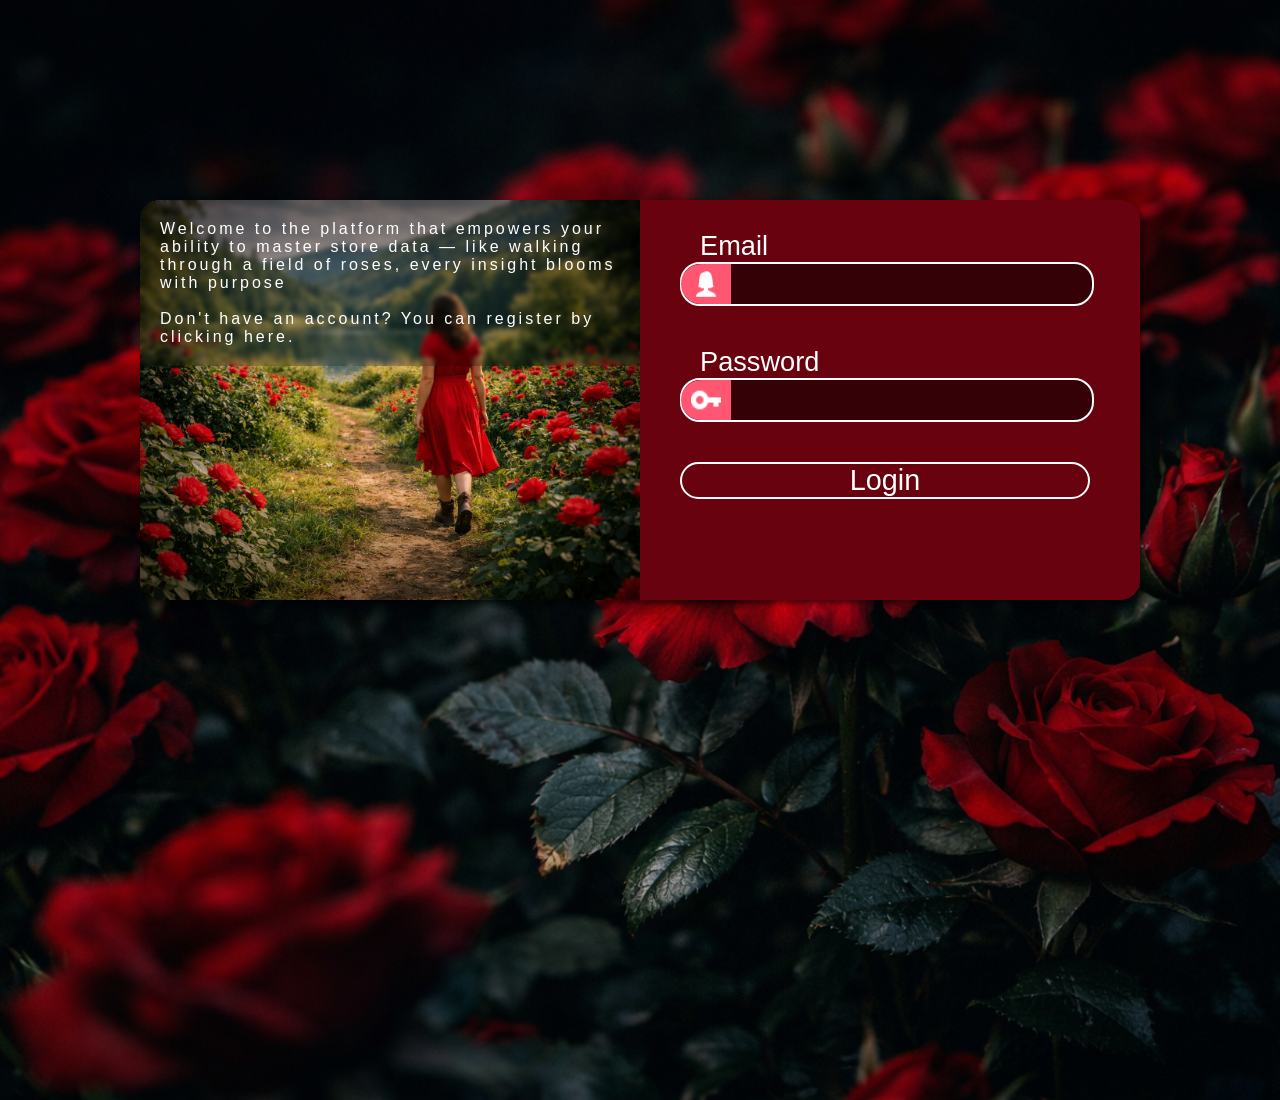
==== src/frontend/choices/index.html @ 82a77aba "Front end after login and cookies are working" ====
<!DOCTYPE html>
<html lang="en">
<head>
    <meta charset="UTF-8">
    <meta name="viewport" content="width=device-width, initial-scale=1.0">
    <link href = "style.css" rel = "stylesheet">
    <link href = "../general/style.css" rel = "stylesheet">
    <link href = "../general/header.css" rel = "stylesheet">
    <title>Choices SF64</title>
</head>
<body>
    <header>
        <div id = "logo-space">
            <div id = "logo">
            </div>
            <div id = "title">
                <h1>STORE FLOW 64</h1>
            </div>
        </div>
        <div id = "access-contact">
            <div id = "github" onclick = "go_to('https://github.com/ErickDevPereira/Store-Flow-64')">
                <div id = "github-simbol">
                </div>
                <p>source code</p>
            </div>
            <div id = "ld"  onclick = "go_to('https://www.linkedin.com/in/erick-dev-pereira/')">
                <div id = "ld-simbol">
                </div>
                <p>my Linkedin</p>
            </div>
    </header>
    <main>
        <div id = "btf-img">
            <div id = "presentation">
                <h1>Let the data drive your business</h1>
            </div>
        </div>
        <section id = "stores-place">
            <div class = "store" id = "adder">
                <h2>add a new store</h2>
                <div id = "shop-img"></div>
            </div>
        </section>
    </main>
    <script src = "start_script.js" type = "module"></script>
    <script src = "../general/utils.js"></script>
</body>
</html>
---- src/frontend/choices/style.css ----
div#btf-img {
    position: relative;
    width: 100%;
    height: 200px;
    background-position: bottom;
    background-repeat: no-repeat;
    background-size: cover;
    background-image: url("../imgs/top-background.png");
}

div#presentation {
    position: absolute;
    width: 100%;
    background-color: #ff656541;
    backdrop-filter: blur(5px);
    padding: 10px;
    bottom: 0px;
}

div#presentation h1 {
    color: white;
    letter-spacing: 2px;
    text-align: center;
    text-shadow: 0px 0px 4px white;
}

.pattern-background {
    background-color: rgb(150, 150, 150);
}

section {
    margin: auto;
}

section#stores-place {
    margin-top: 20px;
    width: 90%;
    min-height: 80vh;
    display: grid;
    grid-template-columns: 1fr 1fr 1fr 1fr 1fr;
    gap: 20px;
}

.store {
    width: 300px;
    height: 300px;
    background-image: linear-gradient(45deg, #c72727, var(--red_col));
    border-radius: 10px;
    box-shadow: 2px 2px 5px rgba(0, 0, 0, 0.219);
    cursor: pointer;
    transition: transform 1.0s, background-image 1.0s, width 1.0s, height 1.0s;
}

.store:hover {
    width: 250px;
    height: 250px;
    transform: translateX(30px) translateY(30px);
    background-image: linear-gradient(45deg, var(--red_col), #c72727);
}

#adder #shop-img {
    position: absolute;
    background-image: url("../imgs/shopping-cart.png");
    background-position: center;
    width:150px;
    height: 150px;
    background-size: 100% 100%;
    top: 50%;
    left: 50%;
    transform: translateX(-50%) translateY(-40%);

}

#adder h2 {
    text-align: center;
    padding: 20px;
}

#adder {
    position: relative;
    background-image: linear-gradient(45deg, #31ff9f, rgb(0, 206, 0));
}

#adder:hover {
    width: 250px;
    height: 250px;
    transform: translateX(30px) translateY(30px);
    background-image: linear-gradient(45deg,  rgb(0, 206, 0), #31ff9f);
}

@media (max-width: 1700px) {
    section#stores-place {
    grid-template-columns: 1fr 1fr 1fr 1fr;
    }
}

@media (max-width: 1420px) {
    section#stores-place {
    grid-template-columns: 1fr 1fr 1fr;
    }
}

@media (max-width: 1100px) {
    section#stores-place {
    grid-template-columns: 1fr 1fr;
    }
    
}

@media (max-width: 720px) {

    div#presentation h1 {
        font-size: 1.5em;
    }

    section#stores-place {
        width: 100%;
        grid-template-columns: 1fr;
    }

    .store {
        width: 80%;
        margin: auto;
    }

    .store:hover {
        width: 70%;
        height: 250px;
        transform: translateX(0px) translateY(0px);
    }

    #adder {
        width: 80%;
        margin: auto;
    }

    #adder:hover {
        width: 70%;
        transform: translateX(0px) translateY(0px);
        background-image: linear-gradient(45deg,  rgb(0, 206, 0), #31ff9f);
    }

}
---- src/frontend/general/style.css ----
:root {
    --dark_col: #030303;
    --dark_red_col: #68020F;
    --red_col: #ff5672;
    --light_color: #F8F8F8;
    --half_transparent_col: rgba(0, 0, 0, 0.5);
}

div#fading-msg {
    background-color: rgb(136,231,136);
    margin-top: 20px;
    margin-bottom: 20px;
    border-color: rgb(74, 187, 74);
} /*The fading-msg id will be present in multiple .html files and they share the same visual affects for this box*/

div#fading-msg p {
    color: rgb(0, 83, 0);
}

body {
    width: 100vw;
    height: 100vh;
}

* {
    margin: 0px;
    padding: 0px;
    font-family: "Work Sans", sans-serif;
    font-weight: 400;
}

.but_col_effect {
    border-radius: 20px 20px 20px 20px;
    transition: background-color 1.0s;
    font-size: 1.8em;
    color: white;
    background-color: var(--dark_red_col);
    border-style: solid;
    border-color: white;
    border-width: 2px;
}

.but_col_effect:hover {
    cursor: pointer;
    background-color: var(--red_col);
    border-color: var(--red_col);
    box-shadow: 2px 2px 5px rgba(0, 0, 0, 0.5);
}

a.simple-anchor {
    text-decoration: none;
    color:white;
}
---- src/frontend/general/header.css ----
main {
    width: 100%;
    margin-top: 80px;
}

header {
    z-index: 9999;
    position: fixed;
    top: 0px;
    display: flex;
    flex-direction: row;
    justify-content: space-between;
    align-items: center;
    height: 90px;
    width: 100%;
    background-color: #F8F8F8;
}

div#logo-space {
    height: 100%;
    display: flex;
    flex-direction: row;
    justify-content: space-evenly;
    align-items: center;
    width: 370px;
    margin-left: 100px;
    letter-spacing: 2px;
}

div#logo {
    background-image: url("../imgs/cube.png");
    background-position: center;
    background-size: 100% 100%;
    width: 65px;
    height: 65px;
}

div#access-contact {
    display:flex;
    margin-right: 100px;
    width: 200px;
    flex-direction: column;
    justify-content: space-evenly;
    height: 80px;
}

div#access-contact p {
    transform: translateX(4px) translateY(2px);
    font-size: 1.2em;
    letter-spacing: 2px;
}

div#access-contact > div {
    display: flex;
    flex-direction: row;
    cursor: pointer;
}

div#github-simbol {
    background-image: url("../imgs/github.png");
    background-position: center;
    background-size: 100% 100%;
    width: 30px;
    height: 30px;
}

div#ld-simbol {
    background-image: url("../imgs/ld.png");
    background-position: center;
    background-size: 100% 100%;
    width: 30px;
    height: 30px;
}

@media (max-width: 780px) {
    header {
        position: static;
        top: 0px;
        display: block;
        height: 60px;
        width: 100%;
        background-color: #F8F8F8;
    }

    div#logo-space {
        height: 100%;
        display: flex;
        flex-direction: row;
        justify-content: space-between;
        align-items: center;
        width: 300px;
        margin: auto;
    }

    div#logo-space h1 {
        font-size: 1.7em;
    }

    div#logo {
        background-image: url("../imgs/cube.png");
        background-position: center;
        background-size: 100% 100%;
        width: 45px;
        height: 45px;
    }

    div#access-contact {
        display:none;
    }

    main {
        margin-top: 0px;
    }
}
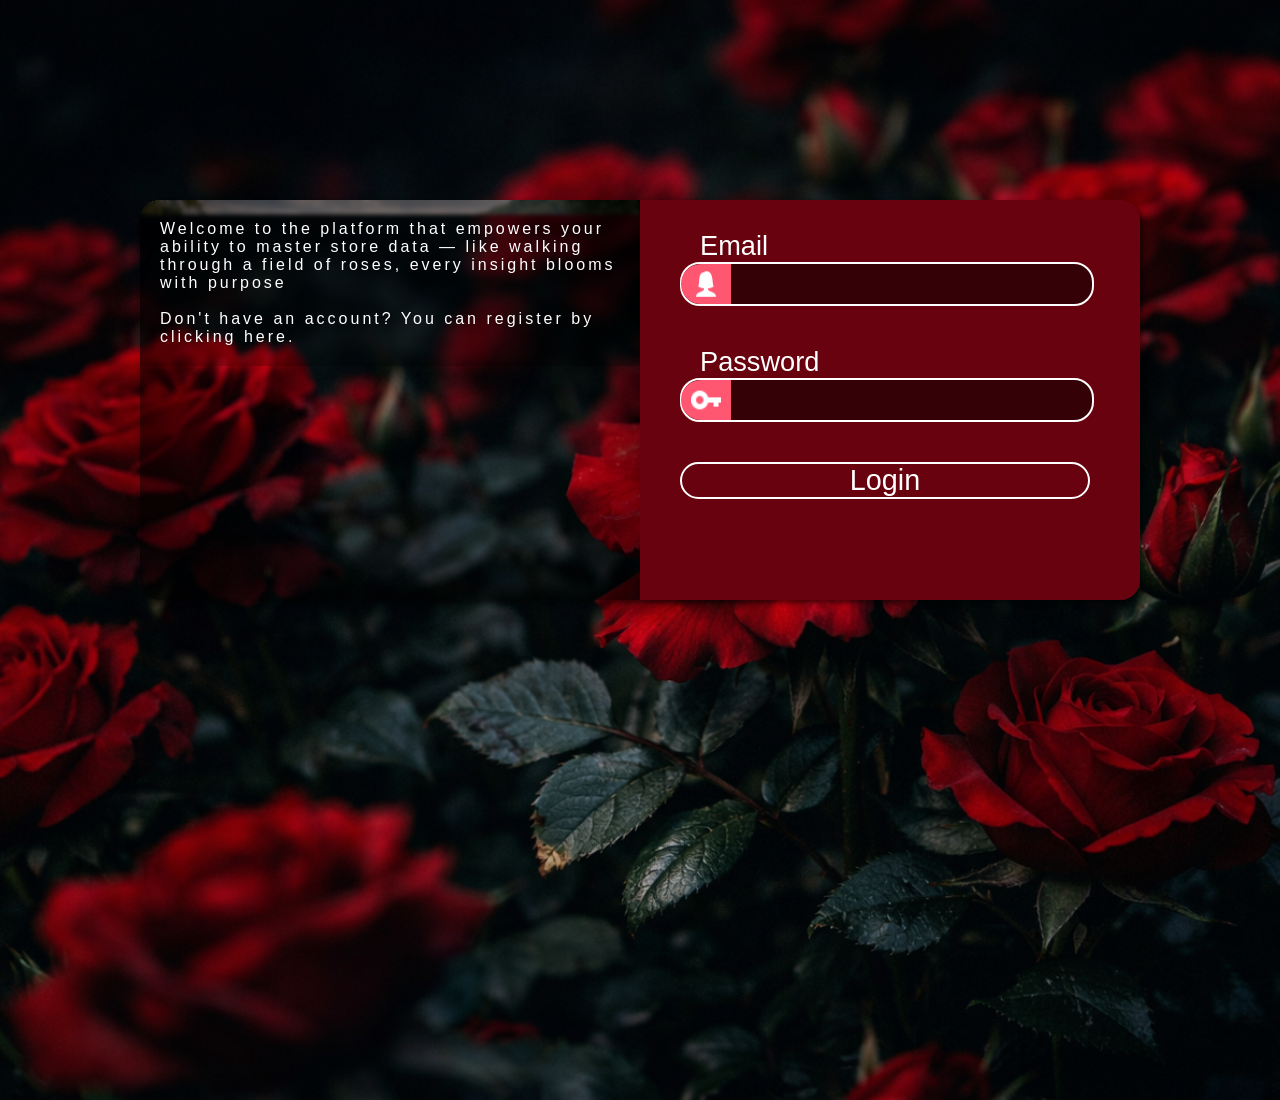
==== commit 06db36f0: "Frontend is prepared to relate to POST \store thoughout a modal interface" ====
--- a/src/frontend/choices/index.html
+++ b/src/frontend/choices/index.html
@@ -9,6 +9,15 @@
     <title>Choices SF64</title>
 </head>
 <body>
+    <section id = "modal-cont">
+        <div id = "close" onclick = "disableModal()"></div>
+        <form method = "POST" id = "new-store-form">
+            <label>Company name</label>
+            <br>
+            <input type = "text" name = "company" id = "icompany">
+            <input type = "submit" name = "create-store" id = 'icreate' value = "CREATE">
+        </form>
+    </section>
     <header>
         <div id = "logo-space">
             <div id = "logo">
@@ -36,12 +45,13 @@
             </div>
         </div>
         <section id = "stores-place">
-            <div class = "store" id = "adder">
+            <div class = "store" id = "adder" onclick = "enableModal()">
                 <h2>add a new store</h2>
                 <div id = "shop-img"></div>
             </div>
         </section>
     </main>
+    <script src = "modal.js"></script>
     <script src = "start_script.js" type = "module"></script>
     <script src = "../general/utils.js"></script>
 </body>
--- a/src/frontend/choices/style.css
+++ b/src/frontend/choices/style.css
@@ -1,3 +1,37 @@
+section#modal-cont {
+    position: fixed;
+    width: 500px;
+    height: 400px;
+    background-color: rgb(245, 245, 245);
+    top: 50%;
+    left: 50%;
+    z-index: 1000;
+    transform: translateX(-50%) translateY(-50%);
+    border-radius: 20px;
+    display: none;
+}
+
+main {
+    transition: filter 0.3s linear;
+}
+
+section#modal-cont #close {
+    position: absolute;
+    top: 18px;
+    right: 18px;
+    background-image: url('../imgs/cross.png');
+    width: 20px;
+    height: 20px;
+    background-position: center;
+    background-size: 100% 100%;
+    opacity: 0.6;
+    cursor: pointer;
+}
+
+section#modal-cont #close:hover {
+    opacity: 1.0;
+}
+
 div#btf-img {
     position: relative;
     width: 100%;
@@ -32,6 +66,46 @@
     margin: auto;
 }
 
+#new-store-form {
+    width: 300px;
+    margin: auto;
+    margin-top: 100px;
+}
+
+#new-store-form > input[type="text"] {
+    width: 300px;
+    height: 50px;
+    border-radius: 10px;
+    border-style: solid;
+    border-color: gray;
+    font-size: 1.7em;
+    padding-left: 10px;
+    margin-top: 15px;
+}
+
+#new-store-form > input[type="submit"] {
+    background-color: #31ff9f;
+    width: 100px;
+    height: 50px;
+    border-radius: 10px;
+    border-style: solid;
+    border-color: gray;
+    font-size: 1.3em;
+    cursor: pointer;
+    margin-top: 15px;
+    margin-left: 35%;
+    transition: background-color 0.5s;
+}
+
+#new-store-form > input[type="submit"]:hover {
+    background-color: #00f080;
+}
+
+#new-store-form label {
+    font-size: 1.5em;
+    padding-left: 60px;
+}
+
 section#stores-place {
     margin-top: 20px;
     width: 90%;
@@ -49,6 +123,23 @@
     box-shadow: 2px 2px 5px rgba(0, 0, 0, 0.219);
     cursor: pointer;
     transition: transform 1.0s, background-image 1.0s, width 1.0s, height 1.0s;
+    color: white;
+    padding: 20px;
+}
+
+.store p {
+    padding: 5px;
+    font-size: 1.1em;
+}
+
+.store h2 {
+    padding: 5px;
+    font-size: 1.6em;
+}
+
+.store hr {
+    border-color: white;
+    border-style: solid;
 }
 
 .store:hover {
@@ -68,12 +159,13 @@
     top: 50%;
     left: 50%;
     transform: translateX(-50%) translateY(-40%);
-
 }
 
 #adder h2 {
     text-align: center;
     padding: 20px;
+    color: black;
+    font-weight: bold;
 }
 
 #adder {
--- a/src/frontend/general/header.css
+++ b/src/frontend/general/header.css
@@ -4,7 +4,7 @@
 }
 
 header {
-    z-index: 9999;
+    z-index: 999;
     position: fixed;
     top: 0px;
     display: flex;
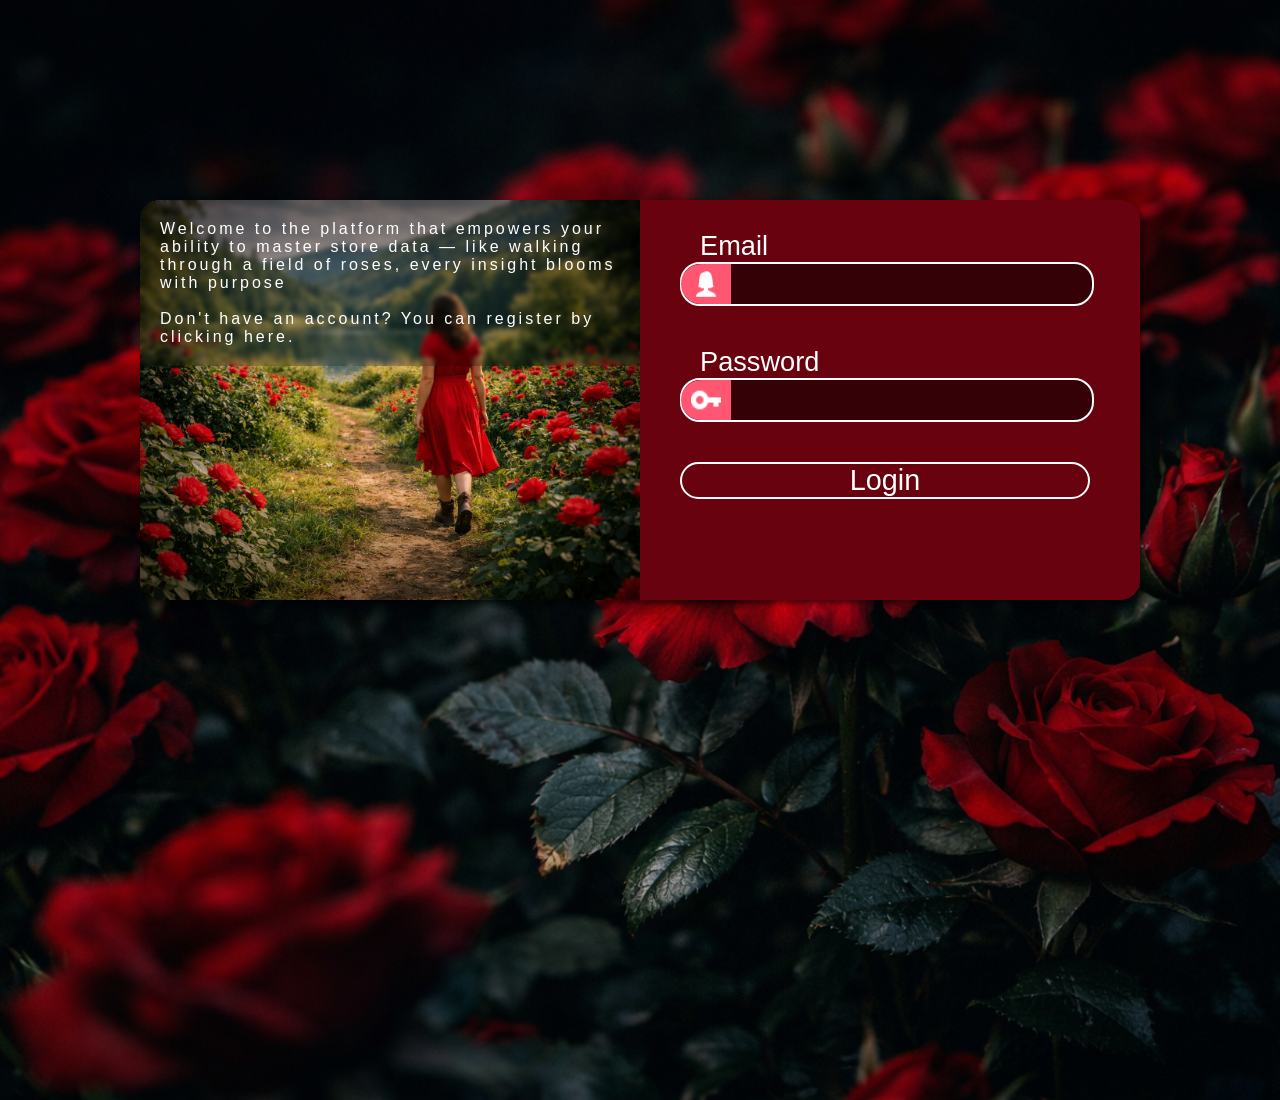
==== commit f8b8d7bc: "The user can add a new store on his\her name and the frontend is connected to the backend" ====
--- a/src/frontend/choices/index.html
+++ b/src/frontend/choices/index.html
@@ -11,11 +11,12 @@
 <body>
     <section id = "modal-cont">
         <div id = "close" onclick = "disableModal()"></div>
-        <form method = "POST" id = "new-store-form">
+        <form id = "new-store-form" method = "post">
             <label>Company name</label>
             <br>
             <input type = "text" name = "company" id = "icompany">
             <input type = "submit" name = "create-store" id = 'icreate' value = "CREATE">
+            <p id = "err-msg"></p>
         </form>
     </section>
     <header>
@@ -51,6 +52,7 @@
             </div>
         </section>
     </main>
+    <script src = "listenner.js" type = "module"></script>
     <script src = "modal.js"></script>
     <script src = "start_script.js" type = "module"></script>
     <script src = "../general/utils.js"></script>
--- a/src/frontend/choices/style.css
+++ b/src/frontend/choices/style.css
@@ -9,6 +9,11 @@
     transform: translateX(-50%) translateY(-50%);
     border-radius: 20px;
     display: none;
+}
+
+#err-msg {
+    text-align: center;
+    padding: 10px;
 }
 
 main {
